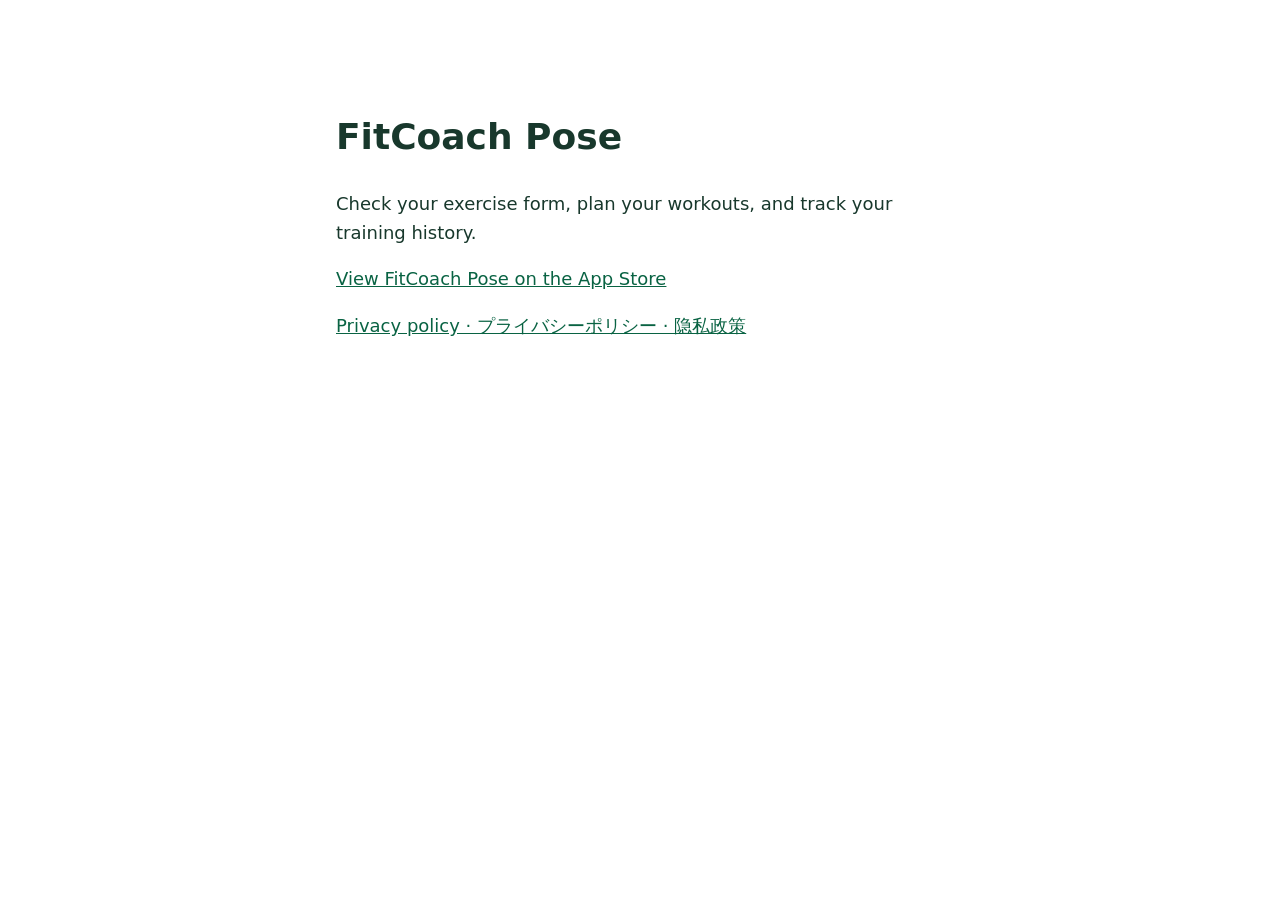
==== index.html @ e6b9f0db "Publish FitCoach Pose developer website and AdMob authorization" ====
<!doctype html>
<html lang="en">
<meta charset="utf-8">
<meta name="viewport" content="width=device-width, initial-scale=1">
<title>FitCoach Pose</title>
<style>
  body { font: 1.125rem/1.6 system-ui, sans-serif; max-width: 38rem; margin: 12vh auto; padding: 0 1.5rem; color: #18382c; }
  a { color: #096343; }
</style>
<main>
  <h1>FitCoach Pose</h1>
  <p>Check your exercise form, plan your workouts, and track your training history.</p>
  <p><a href="https://apps.apple.com/app/id6791921895">View FitCoach Pose on the App Store</a></p>
  <p><a href="/fitcoach-privacy/">Privacy policy · プライバシーポリシー · 隐私政策</a></p>
</main>
</html>
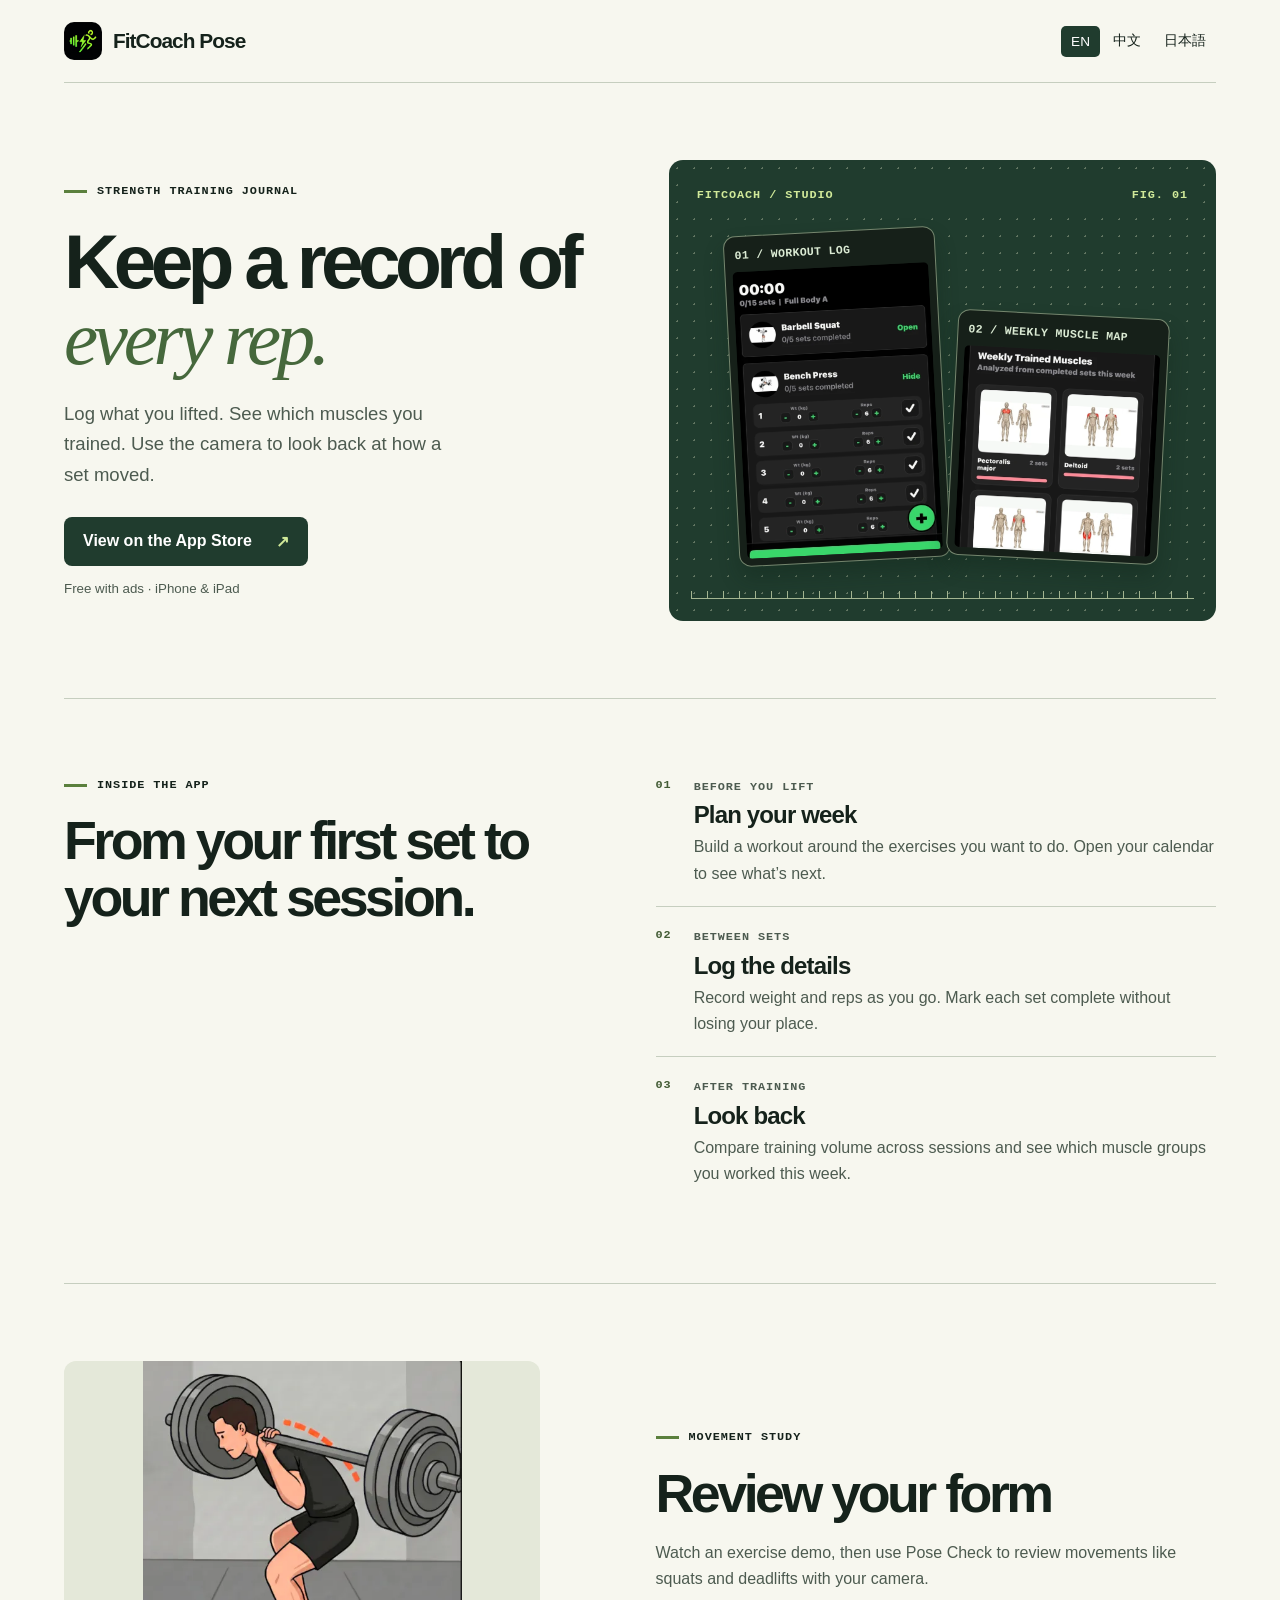
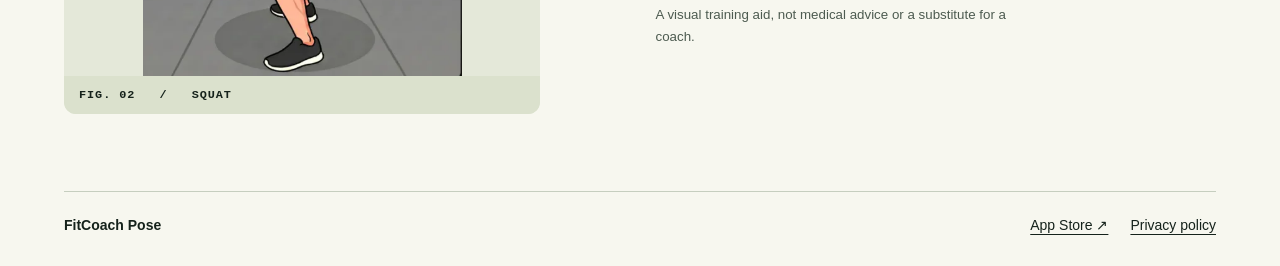
==== commit 1060ee1e: "Showcase FitCoach training workflows in English, Chinese and Japanese" ====
--- a/index.html
+++ b/index.html
@@ -1,16 +1,24 @@
 <!doctype html>
 <html lang="en">
-<meta charset="utf-8">
-<meta name="viewport" content="width=device-width, initial-scale=1">
-<title>FitCoach Pose</title>
-<style>
-  body { font: 1.125rem/1.6 system-ui, sans-serif; max-width: 38rem; margin: 12vh auto; padding: 0 1.5rem; color: #18382c; }
-  a { color: #096343; }
-</style>
+<head>
+<meta charset="utf-8"><meta name="viewport" content="width=device-width,initial-scale=1">
+<title>FitCoach Pose | Strength training log & form review</title><meta name="description" content="A strength training log for iPhone and iPad. Plan workouts, record sets, and review your form and weekly muscle activity.">
+<link rel="canonical" href="https://woojingyuan.github.io/">
+<link rel="alternate" hreflang="en" href="https://woojingyuan.github.io/">
+<link rel="alternate" hreflang="zh-CN" href="https://woojingyuan.github.io/zh.html">
+<link rel="alternate" hreflang="ja" href="https://woojingyuan.github.io/ja.html">
+<meta property="og:title" content="FitCoach Pose | Strength training log & form review"><meta property="og:description" content="A strength training log for iPhone and iPad. Plan workouts, record sets, and review your form and weekly muscle activity.">
+<link rel="icon" href="media/icon.png"><link rel="stylesheet" href="site.css">
+</head><body>
+<header class="wrap"><a class="brand" href="index.html"><img src="media/icon.png" width="38" height="38" alt=""> FitCoach Pose</a>
+<nav aria-label="Language"><a lang="en" hreflang="en" href="index.html" aria-current="page">EN</a><a lang="zh-CN" hreflang="zh-CN" href="zh.html">中文</a><a lang="ja" hreflang="ja" href="ja.html">日本語</a></nav></header>
 <main>
-  <h1>FitCoach Pose</h1>
-  <p>Check your exercise form, plan your workouts, and track your training history.</p>
-  <p><a href="https://apps.apple.com/app/id6791921895">View FitCoach Pose on the App Store</a></p>
-  <p><a href="/fitcoach-privacy/">Privacy policy · プライバシーポリシー · 隐私政策</a></p>
-</main>
-</html>
+<section class="hero wrap"><div class="lead"><span class="kicker"><i></i>Strength training journal</span><h1>Keep a record of<br><em>every rep.</em></h1><p>Log what you lifted. See which muscles you trained. Use the camera to look back at how a set moved.</p><a class="cta" href="https://apps.apple.com/app/id6791921895">View on the App Store <b aria-hidden="true">↗</b></a><small>Free with ads · iPhone & iPad</small></div>
+<div class="specimen"><div class="caption"><span>FITCOACH / STUDIO</span><span>FIG. 01</span></div>
+<div class="views"><figure class="log"><figcaption>01 / Workout log</figcaption><img src="media/session.webp" width="566" height="832" alt="Training log showing exercises and sets"></figure><figure class="map"><figcaption>02 / Weekly muscle map</figcaption><img src="media/muscles.webp" width="566" height="586" alt="Muscle groups worked during the week"></figure></div>
+<div class="ruler" aria-hidden="true"></div></div></section>
+<section class="features wrap" id="features"><div><span class="kicker"><i></i>Inside the app</span><h2>From your first set to your next session.</h2></div>
+<ol><li><span class="num">01</span><div><span class="eyebrow">Before you lift</span><h3>Plan your week</h3><p>Build a workout around the exercises you want to do. Open your calendar to see what’s next.</p></div></li><li><span class="num">02</span><div><span class="eyebrow">Between sets</span><h3>Log the details</h3><p>Record weight and reps as you go. Mark each set complete without losing your place.</p></div></li><li><span class="num">03</span><div><span class="eyebrow">After training</span><h3>Look back</h3><p>Compare training volume across sessions and see which muscle groups you worked this week.</p></div></li></ol></section>
+<section class="study wrap"><figure><img loading="lazy" src="media/squat.webp" width="512" height="505" alt="Illustration from the squat form review"><figcaption>FIG. 02 &nbsp; / &nbsp; SQUAT</figcaption></figure><div><span class="kicker"><i></i>Movement study</span><h2>Review your form</h2><p>Watch an exercise demo, then use Pose Check to review movements like squats and deadlifts with your camera.</p><small>A visual training aid, not medical advice or a substitute for a coach.</small></div></section>
+</main><footer class="wrap"><strong>FitCoach Pose</strong><a href="https://apps.apple.com/app/id6791921895">App Store ↗</a><a href="/fitcoach-privacy/">Privacy policy</a></footer>
+</body></html>
--- a/site.css
+++ b/site.css
@@ -0,0 +1,8 @@
+:root{--ink:#15221b;--paper:#f7f7ef;--pine:#203c2e;--lime:#d0e999;--muted:#4d5b50;--line:#c6cebf;font-family:"Helvetica Neue",Arial,"Hiragino Sans","PingFang SC",sans-serif;color:var(--ink);background:var(--paper)}
+*{box-sizing:border-box}body,figure,h1,h2,h3,p,ol{margin:0}a{color:inherit;text-underline-offset:.28em}a:focus-visible{outline:3px solid #639333;outline-offset:4px}.wrap{width:min(1160px,90%);margin-inline:auto}
+header,footer,.brand,nav,.caption,.kicker,.cta{display:flex;align-items:center}header{justify-content:space-between;padding:22px 0;border-bottom:1px solid var(--line)}.brand{gap:11px;text-decoration:none;font-weight:750;letter-spacing:-.045em;font-size:1.3rem}.brand img{border-radius:10px}nav{gap:3px}nav a{padding:8px 10px;font-size:.85rem;text-decoration:none;border-radius:5px}nav a[aria-current],nav a:hover{background:var(--pine);color:white}
+.hero{display:grid;grid-template-columns:1fr 1fr;align-items:center;gap:5%;padding-block:clamp(40px,6vw,85px)}.kicker,.caption,.eyebrow,figcaption,.num{font:650 .74rem/1.55 ui-monospace,monospace;text-transform:uppercase;letter-spacing:.08em}.kicker{gap:10px}.kicker i{width:23px;height:3px;background:#5b803d}.lead h1{font-size:clamp(3.5rem,6vw,5.8rem);letter-spacing:-.075em;line-height:.99;margin:22px 0}.lead em{font-family:Georgia,serif;font-weight:normal;letter-spacing:-.055em;color:#46683c}.lead p,.study p,li p{line-height:1.65;color:var(--muted)}.lead p{max-width:38ch;font-size:1.16rem}.cta{width:fit-content;gap:24px;background:var(--pine);color:white;padding:15px 19px;text-decoration:none;border-radius:8px;font-weight:650;margin-top:26px}.cta:hover{background:#31533d}.cta:active{transform:scale(.98)}.cta b{color:var(--lime)}small{display:block;color:var(--muted);line-height:1.6;margin-top:12px}
+.specimen{background-color:var(--pine);background-image:radial-gradient(#617561 1px,transparent 1px);background-size:17px 17px;color:var(--lime);border-radius:14px;position:relative;overflow:hidden;padding:22px}.caption{justify-content:space-between;background:var(--pine);padding:4px 6px}.views{position:relative;width:min(100%,460px);aspect-ratio:1.2;margin:auto}.views figure{position:absolute;background:#162019;border:1px solid #75866e;padding:7px;overflow:hidden;border-radius:12px;box-shadow:0 12px 20px #10231755}.views img{display:block;width:100%;height:auto;border-radius:5px}.views figcaption{font-size:clamp(.57rem,1vw,.72rem);padding:3px 3px 7px;color:#dbebd4;letter-spacing:.03em}.log{width:46%;left:4%;top:6%;transform:rotate(-3deg)}.map{width:46%;right:2%;bottom:8%;transform:rotate(3deg)}.ruler{height:8px;border-bottom:1px solid #a3b591;background:repeating-linear-gradient(90deg,#a3b591 0 1px,transparent 1px 16px)}
+.features,.study{display:grid;grid-template-columns:.85fr 1fr;gap:10%;border-top:1px solid var(--line);padding-block:clamp(40px,6vw,80px)}h2{font-size:clamp(2.25rem,4.2vw,4.3rem);letter-spacing:-.065em;line-height:1.06;margin:18px 0}.features ol{list-style:none;padding:0}.features li{display:flex;gap:22px;padding:19px 0;border-top:1px solid var(--line)}.features li:first-child{padding-top:0;border:0}.num{color:#435c35}.eyebrow{color:var(--muted)}h3{font-size:1.5rem;letter-spacing:-.035em;margin:5px 0}.study{align-items:center}.study figure{border-radius:12px;overflow:hidden;background:#e4e8d9}.study img{width:100%;height:clamp(240px,26vw,315px);object-fit:contain;display:block}.study figcaption{padding:10px 15px;background:#dbe1cd}.study small{max-width:48ch}footer{gap:22px;flex-wrap:wrap;padding:25px 0 36px;border-top:1px solid var(--line);font-size:.875rem}footer strong{margin-right:auto}
+html:not([lang=en]) h1,html:not([lang=en]) h2{letter-spacing:-.045em;line-height:1.17}html:not([lang=en]) h1{font-size:clamp(2.7rem,5.4vw,5rem)}html:not([lang=en]) em{font-family:inherit;font-style:normal;font-weight:650}
+@media(max-width:720px){header{padding:14px 0}.hero,.features,.study{grid-template-columns:1fr;gap:30px}.views{max-width:400px}.specimen{padding:15px}.features h2{max-width:13ch}.study figure{order:2}footer{gap:14px}.hero h1{margin:16px 0}.lead p{font-size:1.05rem}.brand{font-size:1.07rem}.brand img{width:32px;height:32px}nav a{padding:8px}.features li{gap:14px}}
